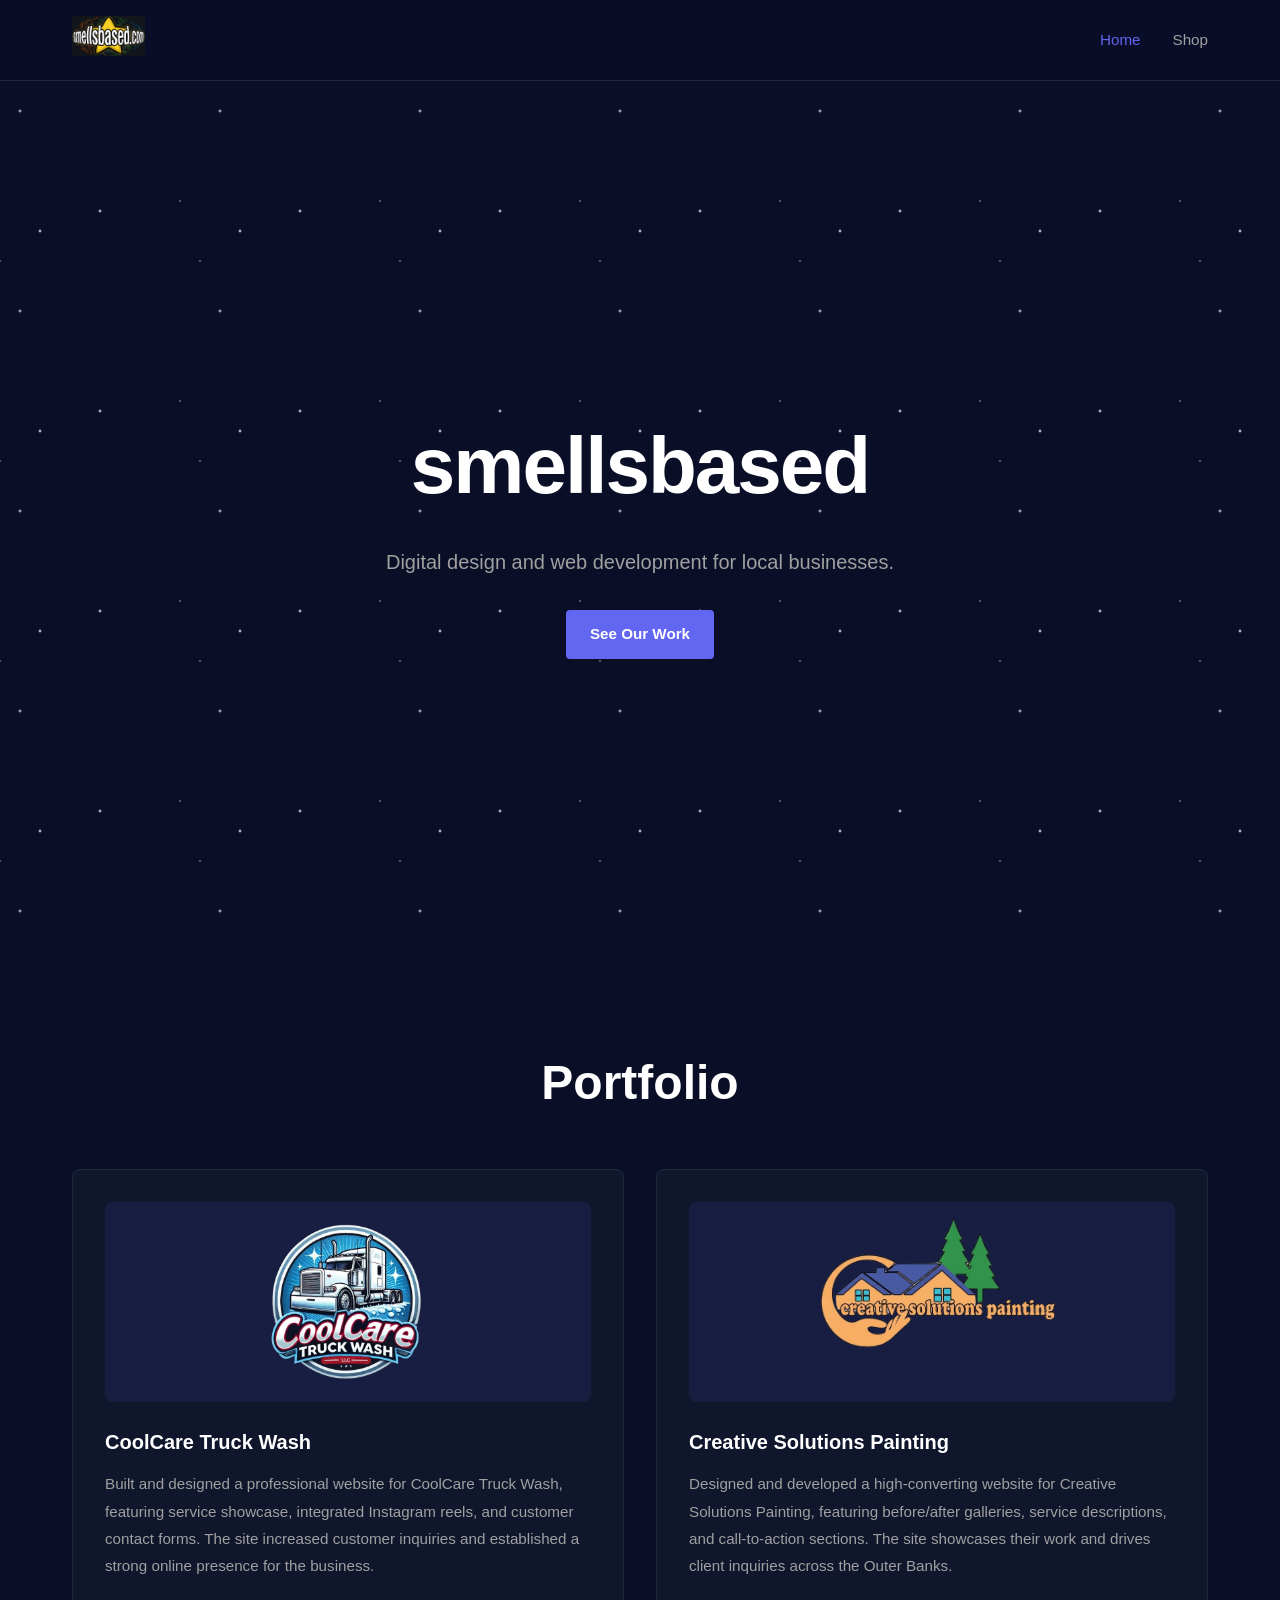
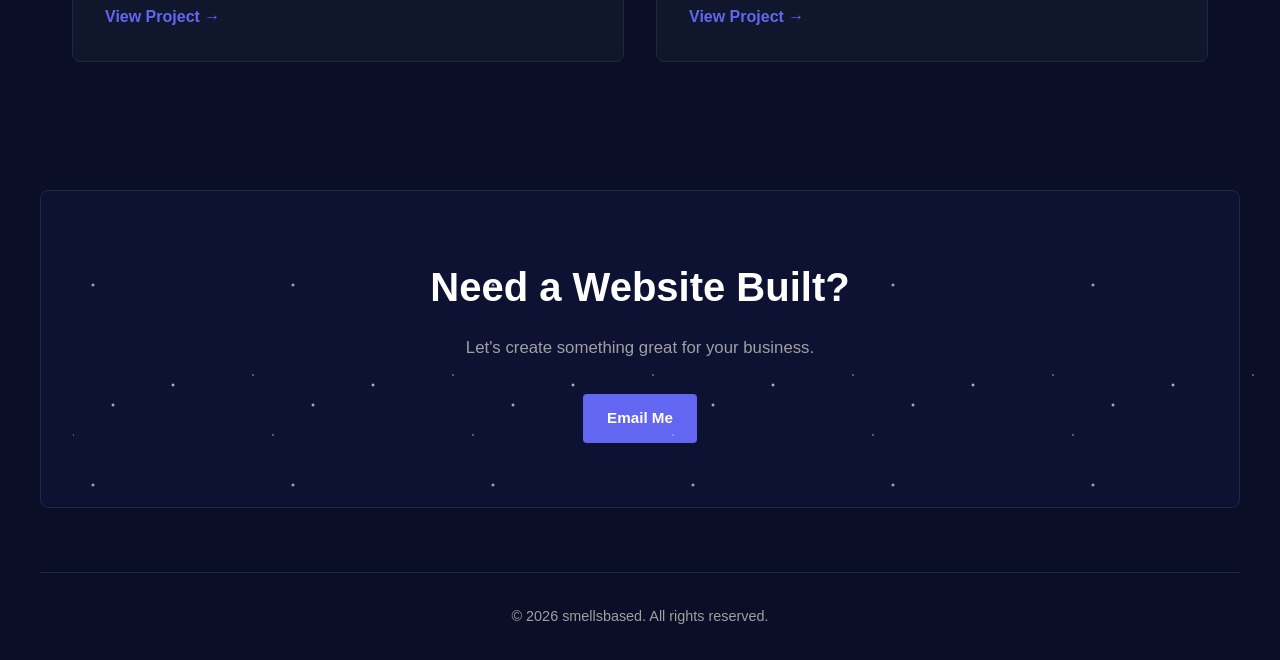
==== index.html @ 0b5e3fec "Initial smellsbased portfolio site: minimalist space-themed design with portfolio and shop pages" ====
<!DOCTYPE html>
<html lang="en">
<head>
  <meta charset="UTF-8">
  <meta name="viewport" content="width=device-width, initial-scale=1.0">
  <title>smellsbased | Digital Design & Web Development</title>
  <meta name="description" content="Digital design and web development for local businesses. Building beautiful, high-converting websites.">
  <link rel="icon" type="image/png" href="assets/smellsbased-logo.png">
  <link rel="apple-touch-icon" href="assets/smellsbased-logo.png">
  <link rel="stylesheet" href="css/style.css">
</head>
<body>

  <!-- Navigation -->
  <nav class="nav">
    <div class="nav-content">
      <a href="index.html" class="logo">
        <img src="assets/smellsbased-logo.png" alt="smellsbased">
      </a>
      <ul class="nav-links">
        <li><a href="index.html" class="active">Home</a></li>
        <li><a href="pages/shop.html">Shop</a></li>
      </ul>
    </div>
  </nav>

  <!-- Hero Section -->
  <section class="hero">
    <div class="stars"></div>
    <div class="hero-content">
      <h1>smellsbased</h1>
      <p>Digital design and web development for local businesses.</p>
      <a href="#portfolio" class="cta-button">See Our Work</a>
    </div>
  </section>

  <!-- Portfolio Section -->
  <section id="portfolio" class="portfolio">
    <h2>Portfolio</h2>
    <div class="portfolio-grid">
      
      <!-- CoolCare Project -->
      <div class="portfolio-item">
        <div class="portfolio-image">
          <img src="assets/coolcare-logo.png" alt="CoolCare Truck Wash">
        </div>
        <h3>CoolCare Truck Wash</h3>
        <p>Built and designed a professional website for CoolCare Truck Wash, featuring service showcase, integrated Instagram reels, and customer contact forms. The site increased customer inquiries and established a strong online presence for the business.</p>
        <a href="https://coolcaretruckwash.com" target="_blank" class="project-link">View Project →</a>
      </div>

      <!-- Creative Solutions Project -->
      <div class="portfolio-item">
        <div class="portfolio-image">
          <img src="assets/creative-solutions-logo.png" alt="Creative Solutions Painting">
        </div>
        <h3>Creative Solutions Painting</h3>
        <p>Designed and developed a high-converting website for Creative Solutions Painting, featuring before/after galleries, service descriptions, and call-to-action sections. The site showcases their work and drives client inquiries across the Outer Banks.</p>
        <a href="https://creativesolutionpainting.com" target="_blank" class="project-link">View Project →</a>
      </div>

    </div>
  </section>

  <!-- CTA Section -->
  <section class="cta">
    <div class="stars-bg"></div>
    <h2>Need a Website Built?</h2>
    <p>Let's create something great for your business.</p>
    <a href="mailto:david@smellsbased.com" class="cta-button">Email Me</a>
  </section>

  <!-- Footer -->
  <footer class="footer">
    <p>&copy; 2026 smellsbased. All rights reserved.</p>
  </footer>

  <script src="js/script.js"></script>
</body>
</html>
---- css/style.css ----
/* ============================================
   smellsbased - Minimalist Space Theme
   ============================================ */

* {
  margin: 0;
  padding: 0;
  box-sizing: border-box;
}

:root {
  --bg: #0a0e27;
  --text: #ffffff;
  --text-muted: #a0a0a0;
  --accent: #6366f1;
  --accent-hover: #818cf8;
  --border: #1e293b;
  --max-width: 1200px;
}

html {
  scroll-behavior: smooth;
}

body {
  font-family: -apple-system, BlinkMacSystemFont, 'Segoe UI', Roboto, sans-serif;
  background: var(--bg);
  color: var(--text);
  line-height: 1.6;
}

/* ============================================
   Navigation
   ============================================ */

.nav {
  position: sticky;
  top: 0;
  z-index: 1000;
  background: rgba(10, 14, 39, 0.95);
  backdrop-filter: blur(8px);
  border-bottom: 1px solid var(--border);
  padding: 1rem 0;
}

.nav-content {
  max-width: var(--max-width);
  margin: 0 auto;
  padding: 0 2rem;
  display: flex;
  justify-content: space-between;
  align-items: center;
}

.logo img {
  height: 40px;
  width: auto;
}

.nav-links {
  display: flex;
  list-style: none;
  gap: 2rem;
}

.nav-links a {
  color: var(--text-muted);
  text-decoration: none;
  transition: color 0.3s;
  font-size: 0.95rem;
}

.nav-links a:hover,
.nav-links a.active {
  color: var(--accent);
}

/* ============================================
   Stars Background
   ============================================ */

.stars,
.stars-bg {
  position: absolute;
  width: 100%;
  height: 100%;
  background-image: 
    radial-gradient(2px 2px at 20px 30px, #eee, rgba(0,0,0,0)),
    radial-gradient(2px 2px at 60px 70px, #fff, rgba(0,0,0,0)),
    radial-gradient(1px 1px at 50px 50px, #fff, rgba(0,0,0,0)),
    radial-gradient(1px 1px at 130px 80px, #fff, rgba(0,0,0,0)),
    radial-gradient(2px 2px at 90px 10px, #fff, rgba(0,0,0,0));
  background-repeat: repeat;
  background-size: 200px 200px;
  background-position: 0 0, 40px 60px, 130px 270px, 70px 100px, 150px 140px;
  pointer-events: none;
}

/* ============================================
   Hero Section
   ============================================ */

.hero {
  position: relative;
  min-height: 100vh;
  display: flex;
  align-items: center;
  justify-content: center;
  text-align: center;
  overflow: hidden;
  padding: 2rem;
}

.hero-content {
  position: relative;
  z-index: 1;
  max-width: 600px;
}

.hero h1 {
  font-size: clamp(3rem, 8vw, 5rem);
  font-weight: 700;
  margin-bottom: 1rem;
  letter-spacing: -2px;
}

.hero p {
  font-size: clamp(1rem, 3vw, 1.25rem);
  color: var(--text-muted);
  margin-bottom: 2rem;
}

/* ============================================
   Buttons
   ============================================ */

.cta-button {
  display: inline-block;
  padding: 0.75rem 1.5rem;
  background: var(--accent);
  color: white;
  text-decoration: none;
  border-radius: 4px;
  font-weight: 600;
  transition: all 0.3s;
  border: none;
  cursor: pointer;
  font-size: 0.95rem;
}

.cta-button:hover {
  background: var(--accent-hover);
  transform: translateY(-2px);
}

/* ============================================
   Portfolio Section
   ============================================ */

.portfolio {
  max-width: var(--max-width);
  margin: 0 auto;
  padding: 4rem 2rem;
}

.portfolio h2 {
  font-size: clamp(2rem, 5vw, 3rem);
  margin-bottom: 3rem;
  text-align: center;
}

.portfolio-grid {
  display: grid;
  grid-template-columns: repeat(auto-fit, minmax(400px, 1fr));
  gap: 2rem;
}

.portfolio-item {
  padding: 2rem;
  border: 1px solid var(--border);
  border-radius: 8px;
  background: rgba(30, 41, 59, 0.3);
  transition: all 0.3s;
}

.portfolio-item:hover {
  border-color: var(--accent);
  background: rgba(30, 41, 59, 0.5);
}

.portfolio-image {
  width: 100%;
  height: 200px;
  display: flex;
  align-items: center;
  justify-content: center;
  margin-bottom: 1.5rem;
  background: rgba(99, 102, 241, 0.1);
  border-radius: 8px;
  padding: 1rem;
}

.portfolio-image img {
  max-width: 100%;
  max-height: 100%;
  object-fit: contain;
}

.portfolio-item h3 {
  font-size: 1.25rem;
  margin-bottom: 0.75rem;
}

.portfolio-item p {
  color: var(--text-muted);
  margin-bottom: 1.5rem;
  font-size: 0.95rem;
  line-height: 1.8;
}

.project-link {
  color: var(--accent);
  text-decoration: none;
  font-weight: 600;
  transition: color 0.3s;
}

.project-link:hover {
  color: var(--accent-hover);
}

/* ============================================
   CTA Section
   ============================================ */

.cta {
  position: relative;
  max-width: var(--max-width);
  margin: 4rem auto;
  padding: 4rem 2rem;
  text-align: center;
  border: 1px solid var(--border);
  border-radius: 8px;
  background: rgba(99, 102, 241, 0.05);
}

.cta h2 {
  font-size: clamp(1.5rem, 4vw, 2.5rem);
  margin-bottom: 1rem;
}

.cta p {
  font-size: 1.05rem;
  color: var(--text-muted);
  margin-bottom: 2rem;
}

/* ============================================
   Shop Section
   ============================================ */

.shop {
  position: relative;
  max-width: var(--max-width);
  margin: 0 auto;
  padding: 4rem 2rem;
  min-height: 80vh;
  display: flex;
  flex-direction: column;
  align-items: center;
  justify-content: center;
}

.shop h1 {
  font-size: clamp(2rem, 5vw, 3rem);
  margin-bottom: 1rem;
  text-align: center;
}

.shop > p {
  color: var(--text-muted);
  text-align: center;
  margin-bottom: 3rem;
  font-size: 1rem;
}

.shop-grid {
  display: grid;
  grid-template-columns: repeat(auto-fit, minmax(280px, 1fr));
  gap: 2rem;
  width: 100%;
}

.shop-item {
  padding: 2rem;
  border: 1px solid var(--border);
  border-radius: 8px;
  background: rgba(30, 41, 59, 0.3);
  text-align: center;
  transition: all 0.3s;
}

.shop-item:hover {
  border-color: var(--accent);
  background: rgba(30, 41, 59, 0.5);
}

.shop-item-image {
  width: 80px;
  height: 80px;
  margin: 0 auto 1.5rem;
  display: flex;
  align-items: center;
  justify-content: center;
  background: rgba(99, 102, 241, 0.1);
  border-radius: 8px;
}

.shop-item-image svg {
  width: 40px;
  height: 40px;
  color: var(--accent);
}

.shop-item h3 {
  font-size: 1.1rem;
  margin-bottom: 0.5rem;
}

.coming-soon {
  color: var(--text-muted);
  font-size: 0.9rem;
  margin-bottom: 1rem;
}

.price {
  font-size: 1.5rem;
  font-weight: 700;
  color: var(--accent);
}

/* ============================================
   Footer
   ============================================ */

.footer {
  max-width: var(--max-width);
  margin: 0 auto;
  padding: 2rem;
  text-align: center;
  border-top: 1px solid var(--border);
  color: var(--text-muted);
  font-size: 0.9rem;
}

/* ============================================
   Responsive
   ============================================ */

@media (max-width: 768px) {
  .nav-content {
    padding: 0 1rem;
  }

  .nav-links {
    gap: 1rem;
  }

  .portfolio-grid {
    grid-template-columns: 1fr;
  }

  .shop-grid {
    grid-template-columns: 1fr;
  }
}
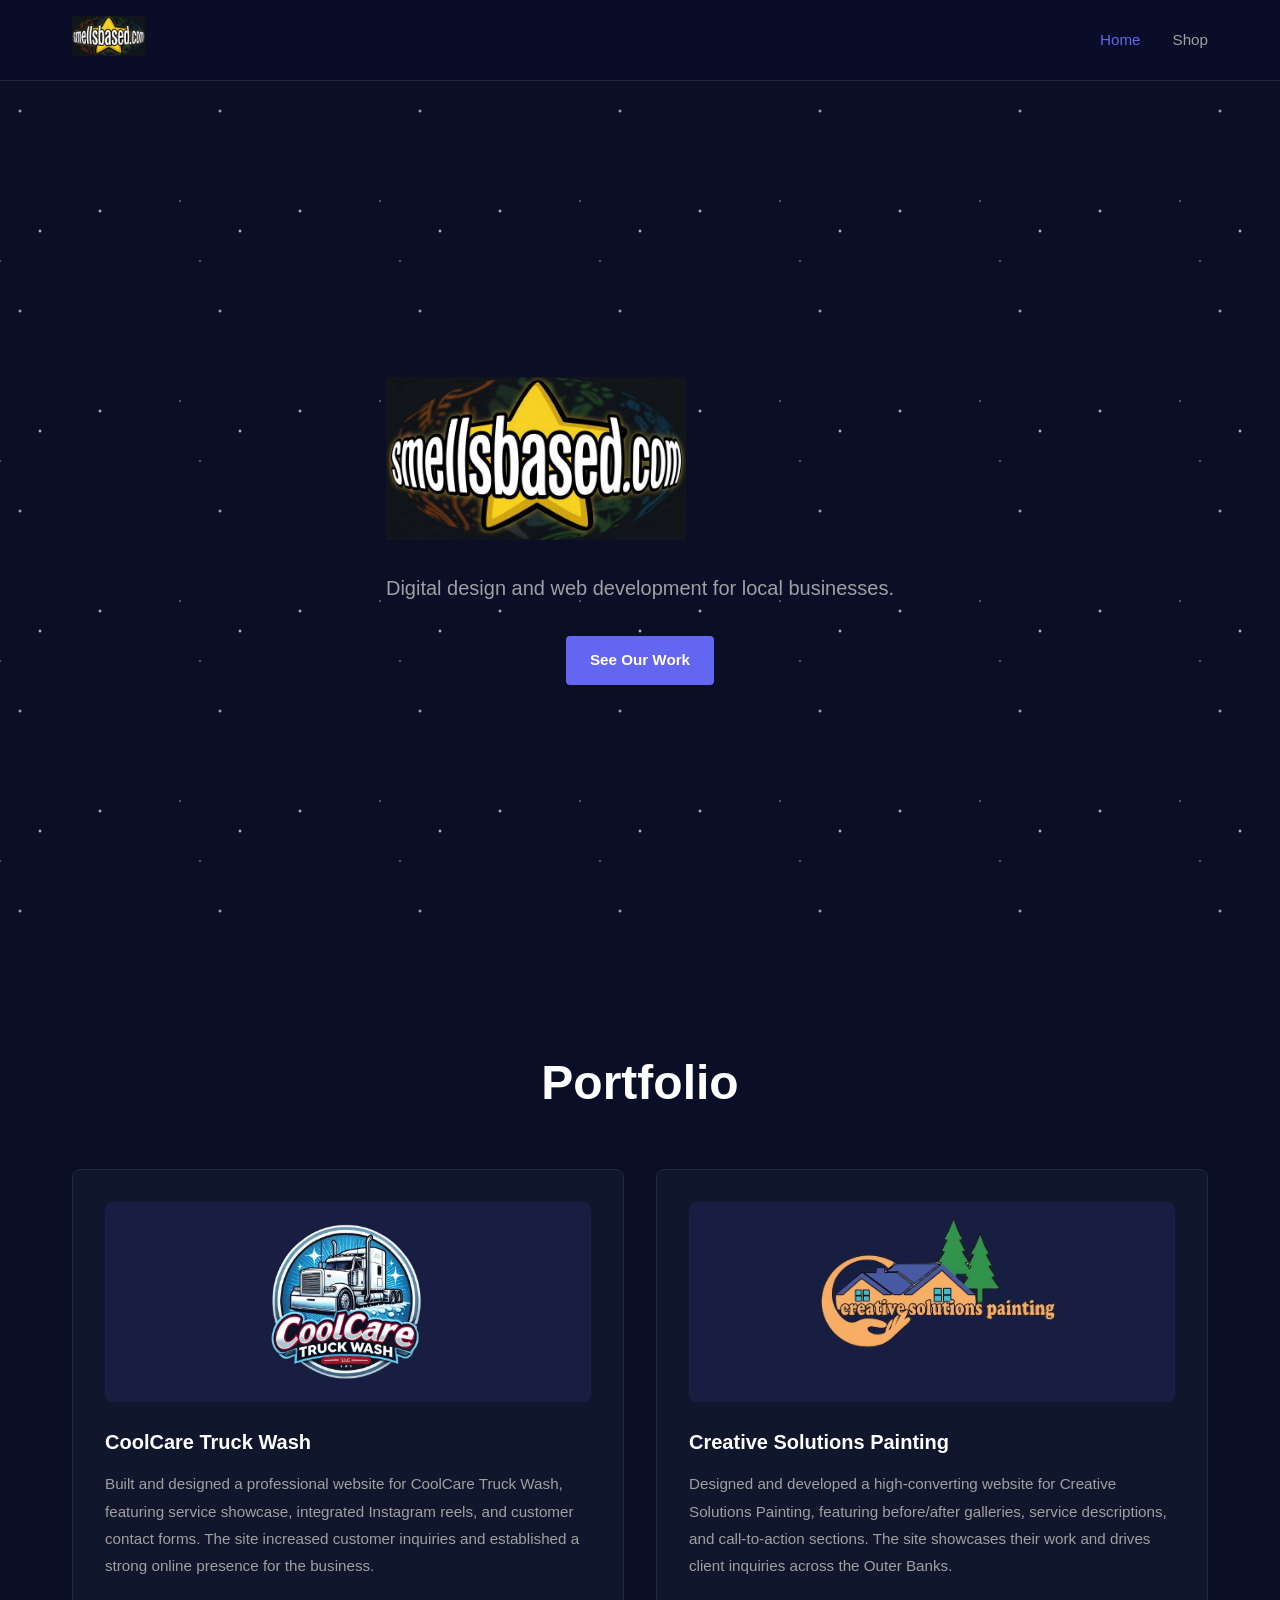
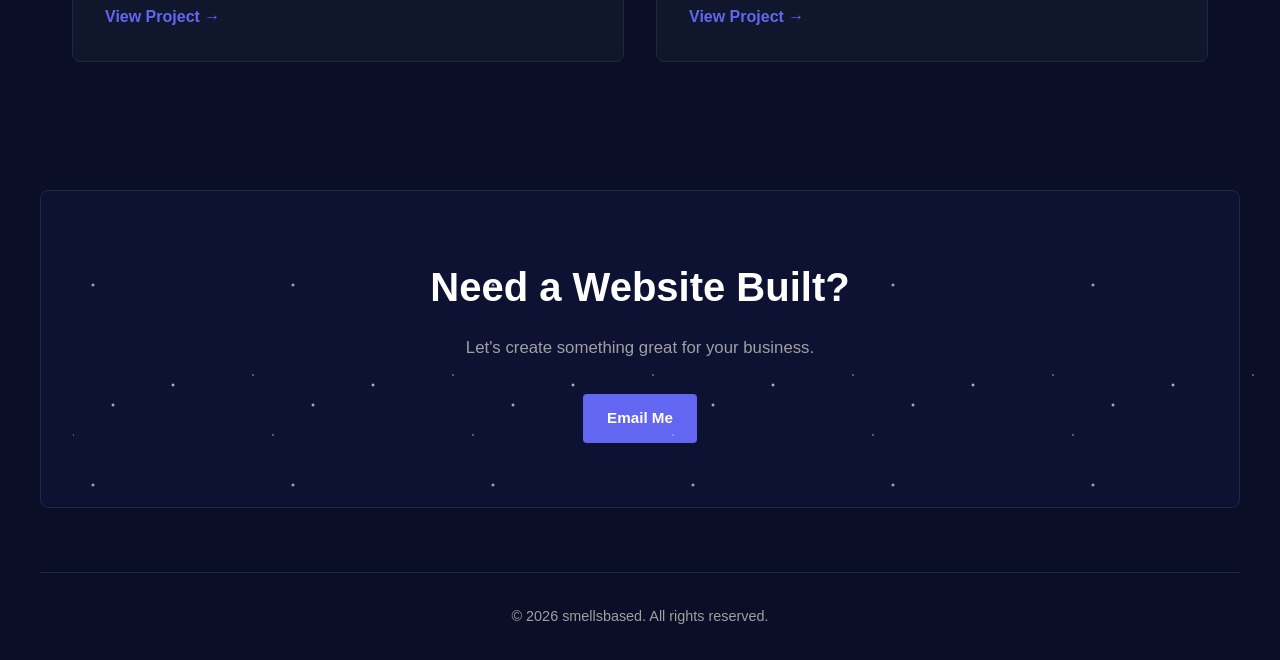
==== commit 6a5cc05c: "Replace hero text with smellsbased logo" ====
--- a/index.html
+++ b/index.html
@@ -28,7 +28,7 @@
   <section class="hero">
     <div class="stars"></div>
     <div class="hero-content">
-      <h1>smellsbased</h1>
+      <img src="assets/smellsbased-logo.png" alt="smellsbased" class="hero-logo">
       <p>Digital design and web development for local businesses.</p>
       <a href="#portfolio" class="cta-button">See Our Work</a>
     </div>
--- a/css/style.css
+++ b/css/style.css
@@ -117,11 +117,12 @@
   max-width: 600px;
 }
 
-.hero h1 {
-  font-size: clamp(3rem, 8vw, 5rem);
-  font-weight: 700;
-  margin-bottom: 1rem;
-  letter-spacing: -2px;
+.hero-logo {
+  max-width: 300px;
+  width: 100%;
+  height: auto;
+  margin-bottom: 2rem;
+  display: block;
 }
 
 .hero p {
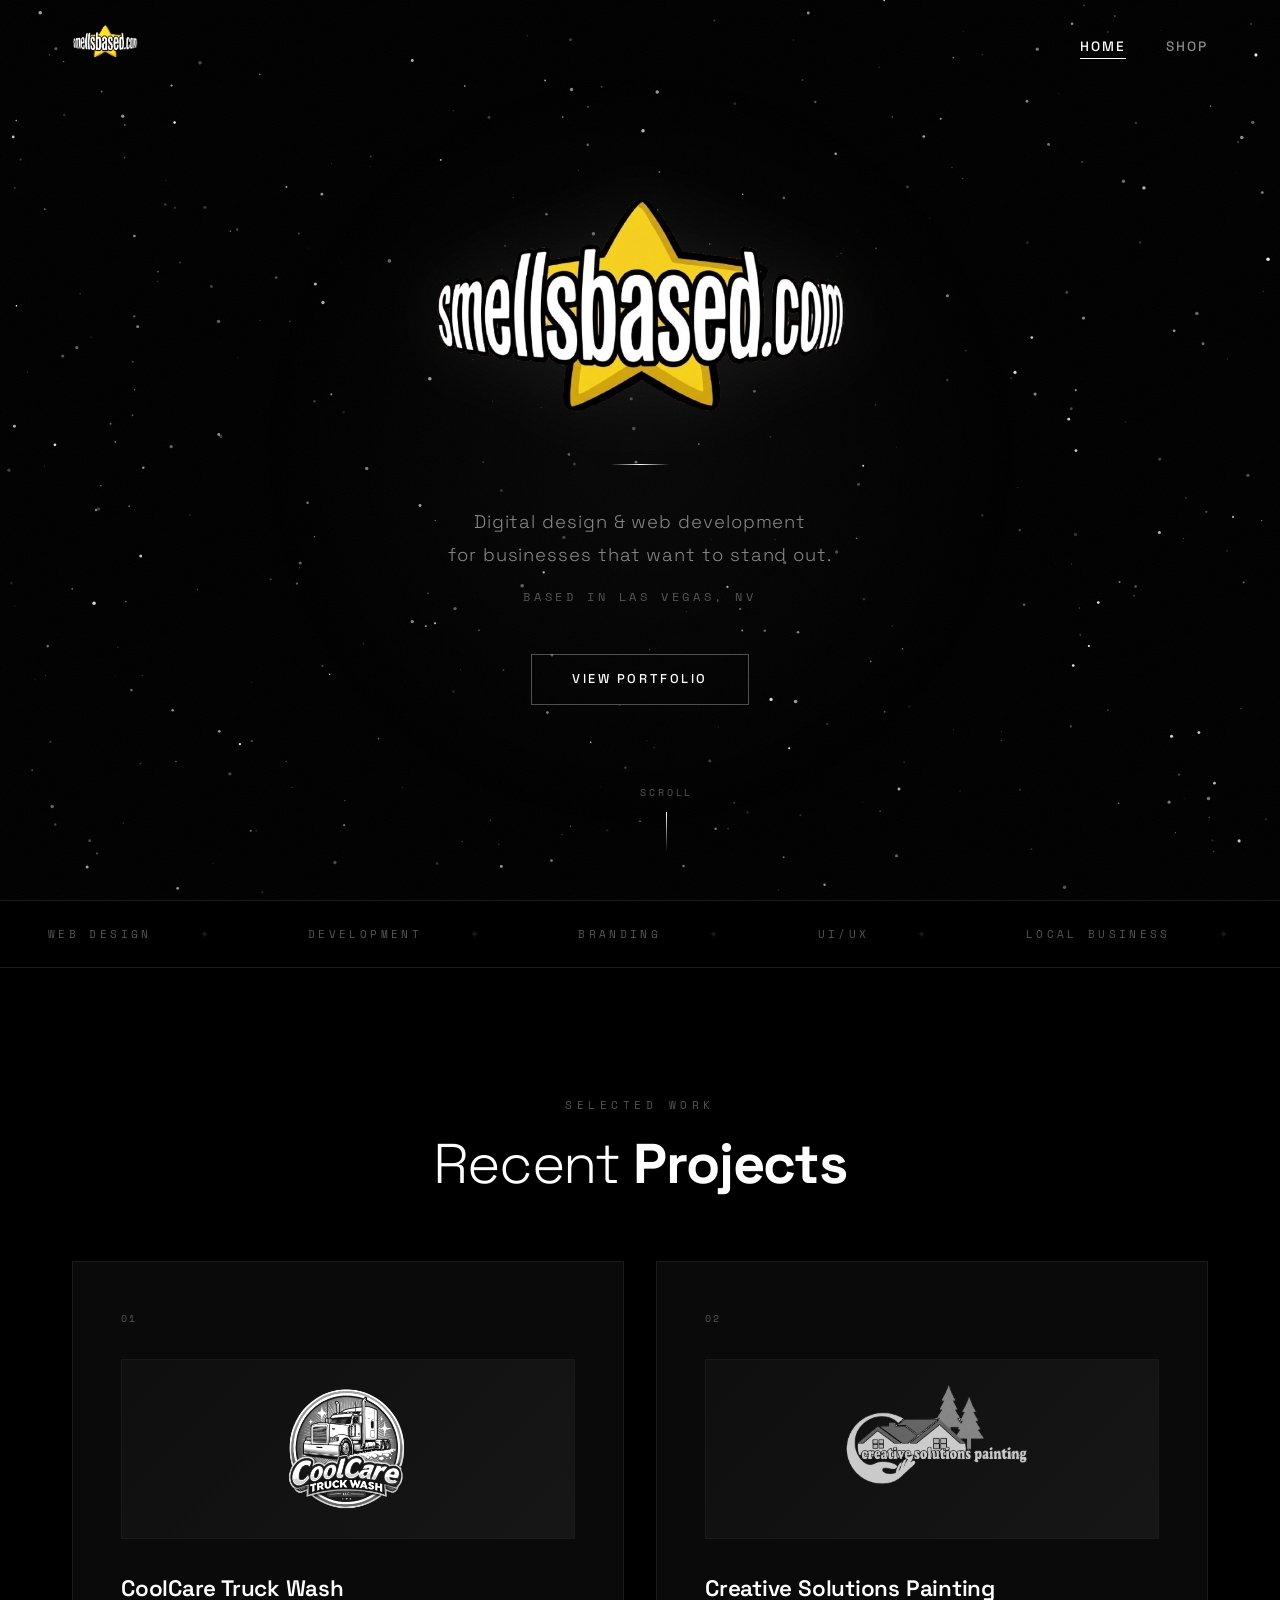
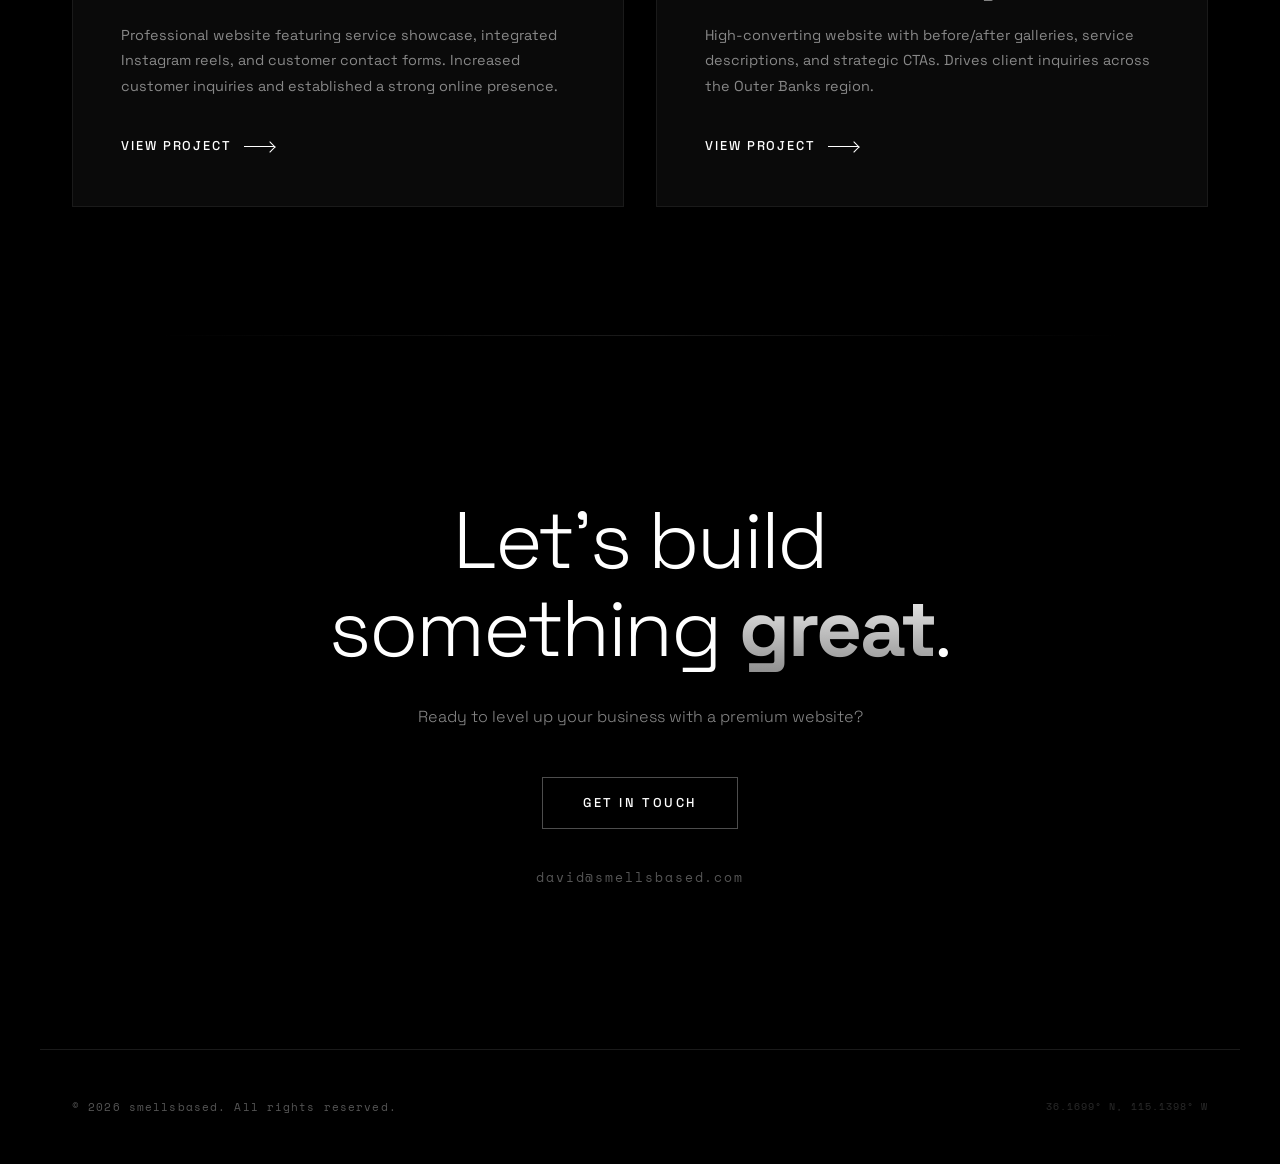
==== commit 43343387: "Rebuild: premium black & white cosmic design - Canvas starfield with twinkling stars and shooting st" ====
--- a/index.html
+++ b/index.html
@@ -11,69 +11,126 @@
 </head>
 <body>
 
-  <!-- Navigation -->
-  <nav class="nav">
-    <div class="nav-content">
-      <a href="index.html" class="logo">
-        <img src="assets/smellsbased-logo.png" alt="smellsbased">
-      </a>
-      <ul class="nav-links">
-        <li><a href="index.html" class="active">Home</a></li>
-        <li><a href="pages/shop.html">Shop</a></li>
-      </ul>
+  <!-- Loading Screen -->
+  <div class="loader" id="loader">
+    <div class="loader-line"></div>
+    <span class="loader-text">Loading</span>
+  </div>
+
+  <!-- Star Field -->
+  <canvas id="starfield"></canvas>
+
+  <!-- Noise Overlay -->
+  <div class="noise-overlay"></div>
+
+  <!-- Cursor Canvas -->
+  <canvas id="cursor-canvas"></canvas>
+
+  <!-- Content -->
+  <div class="content-wrapper">
+
+    <!-- Navigation -->
+    <nav class="nav" id="nav">
+      <div class="nav-content">
+        <a href="index.html" class="logo" data-magnetic>
+          <img src="assets/smellsbased-logo.png" alt="smellsbased">
+        </a>
+        <ul class="nav-links">
+          <li><a href="index.html" class="active" data-magnetic>Home</a></li>
+          <li><a href="pages/shop.html" data-magnetic>Shop</a></li>
+        </ul>
+      </div>
+    </nav>
+
+    <!-- Hero Section -->
+    <section class="hero">
+      <div class="hero-content">
+        <img src="assets/smellsbased-logo.png" alt="smellsbased" class="hero-logo">
+        <div class="hero-divider"></div>
+        <p class="hero-tagline">Digital design & web development<br>for businesses that want to stand out.</p>
+        <p class="hero-subtext">Based in Las Vegas, NV</p>
+        <a href="#portfolio" class="cta-button" data-magnetic>View Portfolio</a>
+      </div>
+      <div class="scroll-indicator">
+        <span>Scroll</span>
+        <div class="scroll-line"></div>
+      </div>
+    </section>
+
+    <!-- Marquee -->
+    <div class="marquee-wrap">
+      <div class="marquee">
+        <span>Web Design</span>
+        <span>Development</span>
+        <span>Branding</span>
+        <span>UI/UX</span>
+        <span>Local Business</span>
+        <span>Digital Strategy</span>
+        <span>Web Design</span>
+        <span>Development</span>
+        <span>Branding</span>
+        <span>UI/UX</span>
+        <span>Local Business</span>
+        <span>Digital Strategy</span>
+      </div>
     </div>
-  </nav>
 
-  <!-- Hero Section -->
-  <section class="hero">
-    <div class="stars"></div>
-    <div class="hero-content">
-      <img src="assets/smellsbased-logo.png" alt="smellsbased" class="hero-logo">
-      <p>Digital design and web development for local businesses.</p>
-      <a href="#portfolio" class="cta-button">See Our Work</a>
-    </div>
-  </section>
-
-  <!-- Portfolio Section -->
-  <section id="portfolio" class="portfolio">
-    <h2>Portfolio</h2>
-    <div class="portfolio-grid">
-      
-      <!-- CoolCare Project -->
-      <div class="portfolio-item">
-        <div class="portfolio-image">
-          <img src="assets/coolcare-logo.png" alt="CoolCare Truck Wash">
-        </div>
-        <h3>CoolCare Truck Wash</h3>
-        <p>Built and designed a professional website for CoolCare Truck Wash, featuring service showcase, integrated Instagram reels, and customer contact forms. The site increased customer inquiries and established a strong online presence for the business.</p>
-        <a href="https://coolcaretruckwash.com" target="_blank" class="project-link">View Project →</a>
+    <!-- Portfolio Section -->
+    <section id="portfolio" class="portfolio">
+      <div class="section-header">
+        <span class="section-label">Selected Work</span>
+        <h2 class="section-title">Recent <strong>Projects</strong></h2>
       </div>
 
-      <!-- Creative Solutions Project -->
-      <div class="portfolio-item">
-        <div class="portfolio-image">
-          <img src="assets/creative-solutions-logo.png" alt="Creative Solutions Painting">
+      <div class="portfolio-grid">
+
+        <!-- CoolCare Project -->
+        <div class="portfolio-item" data-reveal>
+          <span class="portfolio-number">01</span>
+          <div class="portfolio-image">
+            <img src="assets/coolcare-logo.png" alt="CoolCare Truck Wash">
+          </div>
+          <h3>CoolCare Truck Wash</h3>
+          <p>Professional website featuring service showcase, integrated Instagram reels, and customer contact forms. Increased customer inquiries and established a strong online presence.</p>
+          <a href="https://coolcaretruckwash.com" target="_blank" class="project-link">
+            View Project <span class="arrow"></span>
+          </a>
         </div>
-        <h3>Creative Solutions Painting</h3>
-        <p>Designed and developed a high-converting website for Creative Solutions Painting, featuring before/after galleries, service descriptions, and call-to-action sections. The site showcases their work and drives client inquiries across the Outer Banks.</p>
-        <a href="https://creativesolutionpainting.com" target="_blank" class="project-link">View Project →</a>
+
+        <!-- Creative Solutions Project -->
+        <div class="portfolio-item" data-reveal>
+          <span class="portfolio-number">02</span>
+          <div class="portfolio-image">
+            <img src="assets/creative-solutions-logo.png" alt="Creative Solutions Painting">
+          </div>
+          <h3>Creative Solutions Painting</h3>
+          <p>High-converting website with before/after galleries, service descriptions, and strategic CTAs. Drives client inquiries across the Outer Banks region.</p>
+          <a href="https://creativesolutionpainting.com" target="_blank" class="project-link">
+            View Project <span class="arrow"></span>
+          </a>
+        </div>
+
       </div>
+    </section>
 
-    </div>
-  </section>
+    <!-- Divider -->
+    <div class="section-divider"></div>
 
-  <!-- CTA Section -->
-  <section class="cta">
-    <div class="stars-bg"></div>
-    <h2>Need a Website Built?</h2>
-    <p>Let's create something great for your business.</p>
-    <a href="mailto:david@smellsbased.com" class="cta-button">Email Me</a>
-  </section>
+    <!-- CTA Section -->
+    <section class="cta-section">
+      <p class="big-text">Let's build<br>something <strong>great</strong>.</p>
+      <p class="sub-text">Ready to level up your business with a premium website?</p>
+      <a href="mailto:david@smellsbased.com" class="cta-button" data-magnetic>Get In Touch</a>
+      <p class="email-display">david@smellsbased.com</p>
+    </section>
 
-  <!-- Footer -->
-  <footer class="footer">
-    <p>&copy; 2026 smellsbased. All rights reserved.</p>
-  </footer>
+    <!-- Footer -->
+    <footer class="footer">
+      <p>&copy; 2026 smellsbased. All rights reserved.</p>
+      <span class="footer-coords">36.1699° N, 115.1398° W</span>
+    </footer>
+
+  </div>
 
   <script src="js/script.js"></script>
 </body>
--- a/css/style.css
+++ b/css/style.css
@@ -1,6 +1,8 @@
 /* ============================================
-   smellsbased - Minimalist Space Theme
-   ============================================ */
+   smellsbased — Black & White Cosmic Premium
+   ============================================ */
+
+@import url('https://fonts.googleapis.com/css2?family=Space+Grotesk:wght@300;400;500;600;700&family=Space+Mono:wght@400;700&display=swap');
 
 * {
   margin: 0;
@@ -9,13 +11,17 @@
 }
 
 :root {
-  --bg: #0a0e27;
+  --bg: #000000;
+  --bg-elevated: #0a0a0a;
   --text: #ffffff;
-  --text-muted: #a0a0a0;
-  --accent: #6366f1;
-  --accent-hover: #818cf8;
-  --border: #1e293b;
+  --text-muted: #888888;
+  --text-dim: #555555;
+  --accent: #ffffff;
+  --border: #1a1a1a;
+  --border-hover: #333333;
   --max-width: 1200px;
+  --font-main: 'Space Grotesk', -apple-system, BlinkMacSystemFont, sans-serif;
+  --font-mono: 'Space Mono', monospace;
 }
 
 html {
@@ -23,10 +29,72 @@
 }
 
 body {
-  font-family: -apple-system, BlinkMacSystemFont, 'Segoe UI', Roboto, sans-serif;
+  font-family: var(--font-main);
   background: var(--bg);
   color: var(--text);
   line-height: 1.6;
+  overflow-x: hidden;
+  cursor: default;
+}
+
+::selection {
+  background: #fff;
+  color: #000;
+}
+
+/* ============================================
+   Custom Cursor Trail (canvas in JS)
+   ============================================ */
+
+#cursor-canvas {
+  position: fixed;
+  top: 0;
+  left: 0;
+  width: 100%;
+  height: 100%;
+  pointer-events: none;
+  z-index: 9999;
+}
+
+/* ============================================
+   Star Field Background
+   ============================================ */
+
+#starfield {
+  position: fixed;
+  top: 0;
+  left: 0;
+  width: 100%;
+  height: 100%;
+  z-index: 0;
+  pointer-events: none;
+}
+
+/* ============================================
+   Noise Texture Overlay
+   ============================================ */
+
+.noise-overlay {
+  position: fixed;
+  top: 0;
+  left: 0;
+  width: 100%;
+  height: 100%;
+  z-index: 1;
+  pointer-events: none;
+  opacity: 0.03;
+  background-image: url("data:image/svg+xml,%3Csvg viewBox='0 0 256 256' xmlns='http://www.w3.org/2000/svg'%3E%3Cfilter id='noise'%3E%3CfeTurbulence type='fractalNoise' baseFrequency='0.9' numOctaves='4' stitchTiles='stitch'/%3E%3C/filter%3E%3Crect width='100%25' height='100%25' filter='url(%23noise)'/%3E%3C/svg%3E");
+  background-repeat: repeat;
+  background-size: 256px 256px;
+}
+
+/* ============================================
+   Main Content Wrapper
+   ============================================ */
+
+.content-wrapper {
+  position: relative;
+  z-index: 2;
 }
 
 /* ============================================
@@ -34,11 +102,19 @@
    ============================================ */
 
 .nav {
-  position: sticky;
+  position: fixed;
   top: 0;
+  left: 0;
+  right: 0;
   z-index: 1000;
-  background: rgba(10, 14, 39, 0.95);
-  backdrop-filter: blur(8px);
+  padding: 1.5rem 0;
+  transition: all 0.4s cubic-bezier(0.16, 1, 0.3, 1);
+}
+
+.nav.scrolled {
+  background: rgba(0, 0, 0, 0.85);
+  backdrop-filter: blur(20px);
+  -webkit-backdrop-filter: blur(20px);
   border-bottom: 1px solid var(--border);
   padding: 1rem 0;
 }
@@ -53,47 +129,52 @@
 }
 
 .logo img {
-  height: 40px;
+  height: 36px;
   width: auto;
+  filter: brightness(1.1);
+  transition: all 0.3s;
+}
+
+.logo:hover img {
+  filter: brightness(1.3) drop-shadow(0 0 10px rgba(255,255,255,0.3));
 }
 
 .nav-links {
   display: flex;
   list-style: none;
-  gap: 2rem;
+  gap: 2.5rem;
 }
 
 .nav-links a {
   color: var(--text-muted);
   text-decoration: none;
-  transition: color 0.3s;
-  font-size: 0.95rem;
+  font-size: 0.85rem;
+  font-weight: 500;
+  letter-spacing: 0.15em;
+  text-transform: uppercase;
+  transition: all 0.3s;
+  position: relative;
+}
+
+.nav-links a::after {
+  content: '';
+  position: absolute;
+  bottom: -4px;
+  left: 0;
+  width: 0;
+  height: 1px;
+  background: #fff;
+  transition: width 0.3s cubic-bezier(0.16, 1, 0.3, 1);
 }
 
 .nav-links a:hover,
 .nav-links a.active {
-  color: var(--accent);
-}
-
-/* ============================================
-   Stars Background
-   ============================================ */
-
-.stars,
-.stars-bg {
-  position: absolute;
+  color: var(--text);
+}
+
+.nav-links a:hover::after,
+.nav-links a.active::after {
   width: 100%;
-  height: 100%;
-  background-image: 
-    radial-gradient(2px 2px at 20px 30px, #eee, rgba(0,0,0,0)),
-    radial-gradient(2px 2px at 60px 70px, #fff, rgba(0,0,0,0)),
-    radial-gradient(1px 1px at 50px 50px, #fff, rgba(0,0,0,0)),
-    radial-gradient(1px 1px at 130px 80px, #fff, rgba(0,0,0,0)),
-    radial-gradient(2px 2px at 90px 10px, #fff, rgba(0,0,0,0));
-  background-repeat: repeat;
-  background-size: 200px 200px;
-  background-position: 0 0, 40px 60px, 130px 270px, 70px 100px, 150px 140px;
-  pointer-events: none;
 }
 
 /* ============================================
@@ -111,233 +192,583 @@
   padding: 2rem;
 }
 
+/* Radial glow behind hero */
+.hero::before {
+  content: '';
+  position: absolute;
+  top: 50%;
+  left: 50%;
+  transform: translate(-50%, -50%);
+  width: 800px;
+  height: 800px;
+  background: radial-gradient(circle, rgba(255,255,255,0.03) 0%, transparent 70%);
+  pointer-events: none;
+}
+
 .hero-content {
   position: relative;
   z-index: 1;
-  max-width: 600px;
+  max-width: 700px;
+  display: flex;
+  flex-direction: column;
+  align-items: center;
 }
 
 .hero-logo {
-  max-width: 300px;
+  max-width: 420px;
   width: 100%;
   height: auto;
+  margin-bottom: 2.5rem;
+  display: block;
+  animation: logoFloat 6s ease-in-out infinite;
+  filter: drop-shadow(0 0 40px rgba(255,255,255,0.08));
+}
+
+@keyframes logoFloat {
+  0%, 100% { transform: translateY(0px); }
+  50% { transform: translateY(-12px); }
+}
+
+.hero-tagline {
+  font-size: clamp(1rem, 2.5vw, 1.15rem);
+  color: var(--text-muted);
+  margin-bottom: 1rem;
+  font-weight: 300;
+  letter-spacing: 0.05em;
+  line-height: 1.8;
+}
+
+.hero-subtext {
+  font-family: var(--font-mono);
+  font-size: 0.75rem;
+  color: var(--text-dim);
+  letter-spacing: 0.3em;
+  text-transform: uppercase;
+  margin-bottom: 3rem;
+  opacity: 0;
+  animation: fadeInUp 1s 0.8s forwards;
+}
+
+/* Animated divider line */
+.hero-divider {
+  width: 60px;
+  height: 1px;
+  background: linear-gradient(90deg, transparent, #fff, transparent);
+  margin-bottom: 2.5rem;
+  animation: expandLine 1.5s 0.4s cubic-bezier(0.16, 1, 0.3, 1) forwards;
+  transform: scaleX(0);
+}
+
+@keyframes expandLine {
+  to { transform: scaleX(1); }
+}
+
+@keyframes fadeInUp {
+  from { opacity: 0; transform: translateY(15px); }
+  to { opacity: 1; transform: translateY(0); }
+}
+
+/* ============================================
+   Scroll Indicator
+   ============================================ */
+
+.scroll-indicator {
+  position: absolute;
+  bottom: 3rem;
+  left: 50%;
+  transform: translateX(-50%);
+  display: flex;
+  flex-direction: column;
+  align-items: center;
+  gap: 0.75rem;
+  opacity: 0;
+  animation: fadeInUp 1s 1.2s forwards;
+}
+
+.scroll-indicator span {
+  font-family: var(--font-mono);
+  font-size: 0.6rem;
+  letter-spacing: 0.3em;
+  text-transform: uppercase;
+  color: var(--text-dim);
+}
+
+.scroll-line {
+  width: 1px;
+  height: 40px;
+  background: linear-gradient(to bottom, #fff, transparent);
+  animation: scrollPulse 2s ease-in-out infinite;
+}
+
+@keyframes scrollPulse {
+  0%, 100% { opacity: 1; transform: scaleY(1); }
+  50% { opacity: 0.3; transform: scaleY(0.6); }
+}
+
+/* ============================================
+   Buttons
+   ============================================ */
+
+.cta-button {
+  display: inline-block;
+  padding: 0.9rem 2.5rem;
+  background: transparent;
+  color: #fff;
+  text-decoration: none;
+  font-weight: 500;
+  font-size: 0.8rem;
+  letter-spacing: 0.2em;
+  text-transform: uppercase;
+  border: 1px solid rgba(255,255,255,0.3);
+  transition: all 0.4s cubic-bezier(0.16, 1, 0.3, 1);
+  cursor: pointer;
+  position: relative;
+  overflow: hidden;
+}
+
+.cta-button::before {
+  content: '';
+  position: absolute;
+  top: 0;
+  left: -100%;
+  width: 100%;
+  height: 100%;
+  background: #fff;
+  transition: left 0.4s cubic-bezier(0.16, 1, 0.3, 1);
+  z-index: -1;
+}
+
+.cta-button:hover {
+  color: #000;
+  border-color: #fff;
+}
+
+.cta-button:hover::before {
+  left: 0;
+}
+
+/* ============================================
+   Section Headers
+   ============================================ */
+
+.section-header {
+  text-align: center;
+  margin-bottom: 4rem;
+}
+
+.section-label {
+  font-family: var(--font-mono);
+  font-size: 0.7rem;
+  letter-spacing: 0.4em;
+  text-transform: uppercase;
+  color: var(--text-dim);
+  margin-bottom: 1rem;
+  display: block;
+}
+
+.section-title {
+  font-size: clamp(2rem, 5vw, 3.5rem);
+  font-weight: 300;
+  letter-spacing: -0.02em;
+  line-height: 1.2;
+}
+
+.section-title strong {
+  font-weight: 700;
+}
+
+/* ============================================
+   Portfolio Section
+   ============================================ */
+
+.portfolio {
+  position: relative;
+  max-width: var(--max-width);
+  margin: 0 auto;
+  padding: 8rem 2rem;
+}
+
+.portfolio-grid {
+  display: grid;
+  grid-template-columns: repeat(2, 1fr);
+  gap: 2rem;
+}
+
+.portfolio-item {
+  position: relative;
+  padding: 3rem;
+  border: 1px solid var(--border);
+  background: var(--bg-elevated);
+  transition: all 0.5s cubic-bezier(0.16, 1, 0.3, 1);
+  overflow: hidden;
+  opacity: 0;
+  transform: translateY(40px);
+}
+
+.portfolio-item.visible {
+  opacity: 1;
+  transform: translateY(0);
+}
+
+/* Corner accents */
+.portfolio-item::before,
+.portfolio-item::after {
+  content: '';
+  position: absolute;
+  width: 20px;
+  height: 20px;
+  border-color: rgba(255,255,255,0.1);
+  border-style: solid;
+  transition: all 0.5s cubic-bezier(0.16, 1, 0.3, 1);
+}
+
+.portfolio-item::before {
+  top: -1px;
+  left: -1px;
+  border-width: 1px 0 0 1px;
+}
+
+.portfolio-item::after {
+  bottom: -1px;
+  right: -1px;
+  border-width: 0 1px 1px 0;
+}
+
+.portfolio-item:hover {
+  border-color: var(--border-hover);
+  transform: translateY(-4px);
+  box-shadow: 0 20px 60px rgba(0,0,0,0.5);
+}
+
+.portfolio-item:hover::before,
+.portfolio-item:hover::after {
+  width: 40px;
+  height: 40px;
+  border-color: rgba(255,255,255,0.3);
+}
+
+.portfolio-number {
+  font-family: var(--font-mono);
+  font-size: 0.65rem;
+  color: var(--text-dim);
+  letter-spacing: 0.2em;
   margin-bottom: 2rem;
   display: block;
 }
 
-.hero p {
-  font-size: clamp(1rem, 3vw, 1.25rem);
-  color: var(--text-muted);
-  margin-bottom: 2rem;
-}
-
-/* ============================================
-   Buttons
-   ============================================ */
-
-.cta-button {
-  display: inline-block;
-  padding: 0.75rem 1.5rem;
-  background: var(--accent);
-  color: white;
-  text-decoration: none;
-  border-radius: 4px;
-  font-weight: 600;
-  transition: all 0.3s;
-  border: none;
-  cursor: pointer;
-  font-size: 0.95rem;
-}
-
-.cta-button:hover {
-  background: var(--accent-hover);
-  transform: translateY(-2px);
-}
-
-/* ============================================
-   Portfolio Section
-   ============================================ */
-
-.portfolio {
-  max-width: var(--max-width);
-  margin: 0 auto;
-  padding: 4rem 2rem;
-}
-
-.portfolio h2 {
-  font-size: clamp(2rem, 5vw, 3rem);
-  margin-bottom: 3rem;
-  text-align: center;
-}
-
-.portfolio-grid {
-  display: grid;
-  grid-template-columns: repeat(auto-fit, minmax(400px, 1fr));
-  gap: 2rem;
-}
-
-.portfolio-item {
-  padding: 2rem;
-  border: 1px solid var(--border);
-  border-radius: 8px;
-  background: rgba(30, 41, 59, 0.3);
-  transition: all 0.3s;
-}
-
-.portfolio-item:hover {
-  border-color: var(--accent);
-  background: rgba(30, 41, 59, 0.5);
-}
-
 .portfolio-image {
   width: 100%;
-  height: 200px;
+  height: 180px;
   display: flex;
   align-items: center;
   justify-content: center;
-  margin-bottom: 1.5rem;
-  background: rgba(99, 102, 241, 0.1);
-  border-radius: 8px;
-  padding: 1rem;
+  margin-bottom: 2rem;
+  background: linear-gradient(135deg, rgba(255,255,255,0.02), rgba(255,255,255,0.05));
+  border: 1px solid var(--border);
+  padding: 1.5rem;
+  transition: all 0.4s;
+}
+
+.portfolio-item:hover .portfolio-image {
+  border-color: var(--border-hover);
+  background: linear-gradient(135deg, rgba(255,255,255,0.03), rgba(255,255,255,0.07));
 }
 
 .portfolio-image img {
   max-width: 100%;
   max-height: 100%;
   object-fit: contain;
+  filter: grayscale(100%) brightness(1.1);
+  transition: filter 0.4s;
+}
+
+.portfolio-item:hover .portfolio-image img {
+  filter: grayscale(0%) brightness(1.2);
 }
 
 .portfolio-item h3 {
-  font-size: 1.25rem;
-  margin-bottom: 0.75rem;
+  font-size: 1.4rem;
+  font-weight: 600;
+  margin-bottom: 1rem;
+  letter-spacing: -0.01em;
 }
 
 .portfolio-item p {
   color: var(--text-muted);
-  margin-bottom: 1.5rem;
-  font-size: 0.95rem;
+  font-size: 0.9rem;
   line-height: 1.8;
+  margin-bottom: 2rem;
 }
 
 .project-link {
-  color: var(--accent);
+  color: var(--text);
   text-decoration: none;
-  font-weight: 600;
-  transition: color 0.3s;
-}
-
-.project-link:hover {
-  color: var(--accent-hover);
-}
-
-/* ============================================
-   CTA Section
-   ============================================ */
-
-.cta {
-  position: relative;
-  max-width: var(--max-width);
-  margin: 4rem auto;
-  padding: 4rem 2rem;
-  text-align: center;
-  border: 1px solid var(--border);
-  border-radius: 8px;
-  background: rgba(99, 102, 241, 0.05);
-}
-
-.cta h2 {
-  font-size: clamp(1.5rem, 4vw, 2.5rem);
-  margin-bottom: 1rem;
-}
-
-.cta p {
-  font-size: 1.05rem;
-  color: var(--text-muted);
-  margin-bottom: 2rem;
-}
-
-/* ============================================
-   Shop Section
-   ============================================ */
-
-.shop {
-  position: relative;
+  font-size: 0.8rem;
+  font-weight: 500;
+  letter-spacing: 0.15em;
+  text-transform: uppercase;
+  display: inline-flex;
+  align-items: center;
+  gap: 0.75rem;
+  transition: all 0.3s;
+}
+
+.project-link .arrow {
+  display: inline-block;
+  width: 30px;
+  height: 1px;
+  background: #fff;
+  position: relative;
+  transition: width 0.3s cubic-bezier(0.16, 1, 0.3, 1);
+}
+
+.project-link .arrow::after {
+  content: '';
+  position: absolute;
+  right: 0;
+  top: -3px;
+  width: 7px;
+  height: 7px;
+  border-top: 1px solid #fff;
+  border-right: 1px solid #fff;
+  transform: rotate(45deg);
+}
+
+.project-link:hover .arrow {
+  width: 50px;
+}
+
+/* ============================================
+   Horizontal Rule / Divider
+   ============================================ */
+
+.section-divider {
   max-width: var(--max-width);
   margin: 0 auto;
-  padding: 4rem 2rem;
-  min-height: 80vh;
-  display: flex;
-  flex-direction: column;
+  padding: 0 2rem;
+  height: 1px;
+  position: relative;
+}
+
+.section-divider::after {
+  content: '';
+  position: absolute;
+  left: 10%;
+  right: 10%;
+  height: 1px;
+  background: linear-gradient(90deg, transparent, var(--border), transparent);
+}
+
+/* ============================================
+   CTA / Contact Section
+   ============================================ */
+
+.cta-section {
+  position: relative;
+  max-width: var(--max-width);
+  margin: 0 auto;
+  padding: 10rem 2rem;
+  text-align: center;
+}
+
+.cta-section .big-text {
+  font-size: clamp(2.5rem, 7vw, 5rem);
+  font-weight: 300;
+  letter-spacing: -0.03em;
+  line-height: 1.1;
+  margin-bottom: 2rem;
+}
+
+.cta-section .big-text strong {
+  font-weight: 700;
+  background: linear-gradient(180deg, #fff 0%, #888 100%);
+  -webkit-background-clip: text;
+  -webkit-text-fill-color: transparent;
+  background-clip: text;
+}
+
+.cta-section .sub-text {
+  color: var(--text-muted);
+  font-size: 1rem;
+  margin-bottom: 3rem;
+  font-weight: 300;
+}
+
+.email-display {
+  font-family: var(--font-mono);
+  font-size: 0.8rem;
+  color: var(--text-dim);
+  letter-spacing: 0.15em;
+  margin-top: 2rem;
+}
+
+/* ============================================
+   Marquee / Ticker
+   ============================================ */
+
+.marquee-wrap {
+  overflow: hidden;
+  padding: 1.5rem 0;
+  border-top: 1px solid var(--border);
+  border-bottom: 1px solid var(--border);
+}
+
+.marquee {
+  display: flex;
+  animation: marqueeScroll 20s linear infinite;
+  white-space: nowrap;
+}
+
+.marquee span {
+  font-family: var(--font-mono);
+  font-size: 0.7rem;
+  letter-spacing: 0.3em;
+  text-transform: uppercase;
+  color: var(--text-dim);
+  padding: 0 3rem;
+  flex-shrink: 0;
+}
+
+.marquee span::after {
+  content: '✦';
+  margin-left: 3rem;
+  opacity: 0.3;
+}
+
+@keyframes marqueeScroll {
+  from { transform: translateX(0); }
+  to { transform: translateX(-50%); }
+}
+
+/* ============================================
+   Shop Page
+   ============================================ */
+
+.shop-hero {
+  position: relative;
+  min-height: 40vh;
+  display: flex;
   align-items: center;
   justify-content: center;
-}
-
-.shop h1 {
-  font-size: clamp(2rem, 5vw, 3rem);
-  margin-bottom: 1rem;
   text-align: center;
-}
-
-.shop > p {
-  color: var(--text-muted);
-  text-align: center;
-  margin-bottom: 3rem;
-  font-size: 1rem;
+  padding: 8rem 2rem 4rem;
+}
+
+.shop {
+  position: relative;
+  max-width: var(--max-width);
+  margin: 0 auto;
+  padding: 0 2rem 8rem;
 }
 
 .shop-grid {
   display: grid;
-  grid-template-columns: repeat(auto-fit, minmax(280px, 1fr));
-  gap: 2rem;
-  width: 100%;
+  grid-template-columns: repeat(3, 1fr);
+  gap: 1.5rem;
 }
 
 .shop-item {
-  padding: 2rem;
+  position: relative;
   border: 1px solid var(--border);
-  border-radius: 8px;
-  background: rgba(30, 41, 59, 0.3);
+  background: var(--bg-elevated);
+  padding: 3rem 2rem;
   text-align: center;
-  transition: all 0.3s;
+  transition: all 0.5s cubic-bezier(0.16, 1, 0.3, 1);
+  overflow: hidden;
+  opacity: 0;
+  transform: translateY(40px);
+}
+
+.shop-item.visible {
+  opacity: 1;
+  transform: translateY(0);
+}
+
+/* Glowing border on hover */
+.shop-item::before {
+  content: '';
+  position: absolute;
+  inset: 0;
+  border: 1px solid transparent;
+  transition: border-color 0.5s;
 }
 
 .shop-item:hover {
-  border-color: var(--accent);
-  background: rgba(30, 41, 59, 0.5);
-}
-
-.shop-item-image {
+  transform: translateY(-6px);
+  box-shadow: 0 25px 60px rgba(0,0,0,0.6);
+  border-color: var(--border-hover);
+}
+
+.shop-item:hover::before {
+  border-color: rgba(255,255,255,0.1);
+}
+
+.shop-icon {
   width: 80px;
   height: 80px;
-  margin: 0 auto 1.5rem;
+  margin: 0 auto 2rem;
+  position: relative;
   display: flex;
   align-items: center;
   justify-content: center;
-  background: rgba(99, 102, 241, 0.1);
-  border-radius: 8px;
-}
-
-.shop-item-image svg {
-  width: 40px;
-  height: 40px;
-  color: var(--accent);
+}
+
+.shop-icon::before {
+  content: '';
+  position: absolute;
+  width: 100%;
+  height: 100%;
+  border: 1px solid var(--border);
+  transform: rotate(45deg);
+  transition: all 0.4s cubic-bezier(0.16, 1, 0.3, 1);
+}
+
+.shop-item:hover .shop-icon::before {
+  transform: rotate(45deg) scale(1.1);
+  border-color: var(--border-hover);
+}
+
+.shop-icon svg {
+  width: 28px;
+  height: 28px;
+  color: var(--text-muted);
+  transition: color 0.3s;
+}
+
+.shop-item:hover .shop-icon svg {
+  color: var(--text);
 }
 
 .shop-item h3 {
   font-size: 1.1rem;
+  font-weight: 600;
   margin-bottom: 0.5rem;
-}
-
-.coming-soon {
+  letter-spacing: 0.02em;
+}
+
+.coming-soon-badge {
+  font-family: var(--font-mono);
+  font-size: 0.65rem;
+  letter-spacing: 0.25em;
+  text-transform: uppercase;
+  color: var(--text-dim);
+  margin-bottom: 1.5rem;
+  display: inline-block;
+  padding: 0.3rem 1rem;
+  border: 1px solid var(--border);
+}
+
+.price {
+  font-size: 1.8rem;
+  font-weight: 300;
+  letter-spacing: -0.02em;
+}
+
+.price-currency {
+  font-size: 1rem;
+  vertical-align: super;
+  margin-right: 0.1em;
   color: var(--text-muted);
-  font-size: 0.9rem;
-  margin-bottom: 1rem;
-}
-
-.price {
-  font-size: 1.5rem;
-  font-weight: 700;
-  color: var(--accent);
 }
 
 /* ============================================
@@ -347,31 +778,163 @@
 .footer {
   max-width: var(--max-width);
   margin: 0 auto;
-  padding: 2rem;
-  text-align: center;
+  padding: 3rem 2rem;
+  display: flex;
+  justify-content: space-between;
+  align-items: center;
   border-top: 1px solid var(--border);
-  color: var(--text-muted);
-  font-size: 0.9rem;
+}
+
+.footer p {
+  font-family: var(--font-mono);
+  font-size: 0.7rem;
+  color: var(--text-dim);
+  letter-spacing: 0.1em;
+}
+
+.footer-coords {
+  font-family: var(--font-mono);
+  font-size: 0.65rem;
+  color: var(--text-dim);
+  letter-spacing: 0.1em;
+  opacity: 0.5;
+}
+
+/* ============================================
+   Page Transition
+   ============================================ */
+
+.page-transition {
+  position: fixed;
+  top: 0;
+  left: 0;
+  width: 100%;
+  height: 100%;
+  background: #000;
+  z-index: 10000;
+  transform: scaleY(0);
+  transform-origin: bottom;
+}
+
+/* ============================================
+   Loading Screen
+   ============================================ */
+
+.loader {
+  position: fixed;
+  top: 0;
+  left: 0;
+  width: 100%;
+  height: 100%;
+  background: #000;
+  z-index: 10001;
+  display: flex;
+  align-items: center;
+  justify-content: center;
+  flex-direction: column;
+  gap: 1.5rem;
+  transition: opacity 0.6s, visibility 0.6s;
+}
+
+.loader.hidden {
+  opacity: 0;
+  visibility: hidden;
+}
+
+.loader-line {
+  width: 100px;
+  height: 1px;
+  background: var(--border);
+  position: relative;
+  overflow: hidden;
+}
+
+.loader-line::after {
+  content: '';
+  position: absolute;
+  top: 0;
+  left: 0;
+  width: 40%;
+  height: 100%;
+  background: #fff;
+  animation: loaderSlide 1s ease-in-out infinite;
+}
+
+@keyframes loaderSlide {
+  0% { left: -40%; }
+  100% { left: 100%; }
+}
+
+.loader-text {
+  font-family: var(--font-mono);
+  font-size: 0.65rem;
+  letter-spacing: 0.4em;
+  text-transform: uppercase;
+  color: var(--text-dim);
+}
+
+/* ============================================
+   Magnetic Elements (JS powered)
+   ============================================ */
+
+[data-magnetic] {
+  transition: transform 0.3s cubic-bezier(0.16, 1, 0.3, 1);
 }
 
 /* ============================================
    Responsive
    ============================================ */
+
+@media (max-width: 968px) {
+  .portfolio-grid {
+    grid-template-columns: 1fr;
+  }
+
+  .shop-grid {
+    grid-template-columns: 1fr;
+    max-width: 400px;
+    margin: 0 auto;
+  }
+}
 
 @media (max-width: 768px) {
   .nav-content {
-    padding: 0 1rem;
+    padding: 0 1.5rem;
+  }
+
+  .nav-links {
+    gap: 1.5rem;
+  }
+
+  .portfolio {
+    padding: 5rem 1.5rem;
+  }
+
+  .portfolio-item {
+    padding: 2rem;
+  }
+
+  .cta-section {
+    padding: 6rem 1.5rem;
+  }
+
+  .footer {
+    flex-direction: column;
+    gap: 1rem;
+    text-align: center;
+  }
+}
+
+@media (max-width: 480px) {
+  .hero-logo {
+    max-width: 280px;
   }
 
   .nav-links {
     gap: 1rem;
   }
 
-  .portfolio-grid {
-    grid-template-columns: 1fr;
-  }
-
-  .shop-grid {
-    grid-template-columns: 1fr;
-  }
-}
+  .nav-links a {
+    font-size: 0.75rem;
+  }
+}
